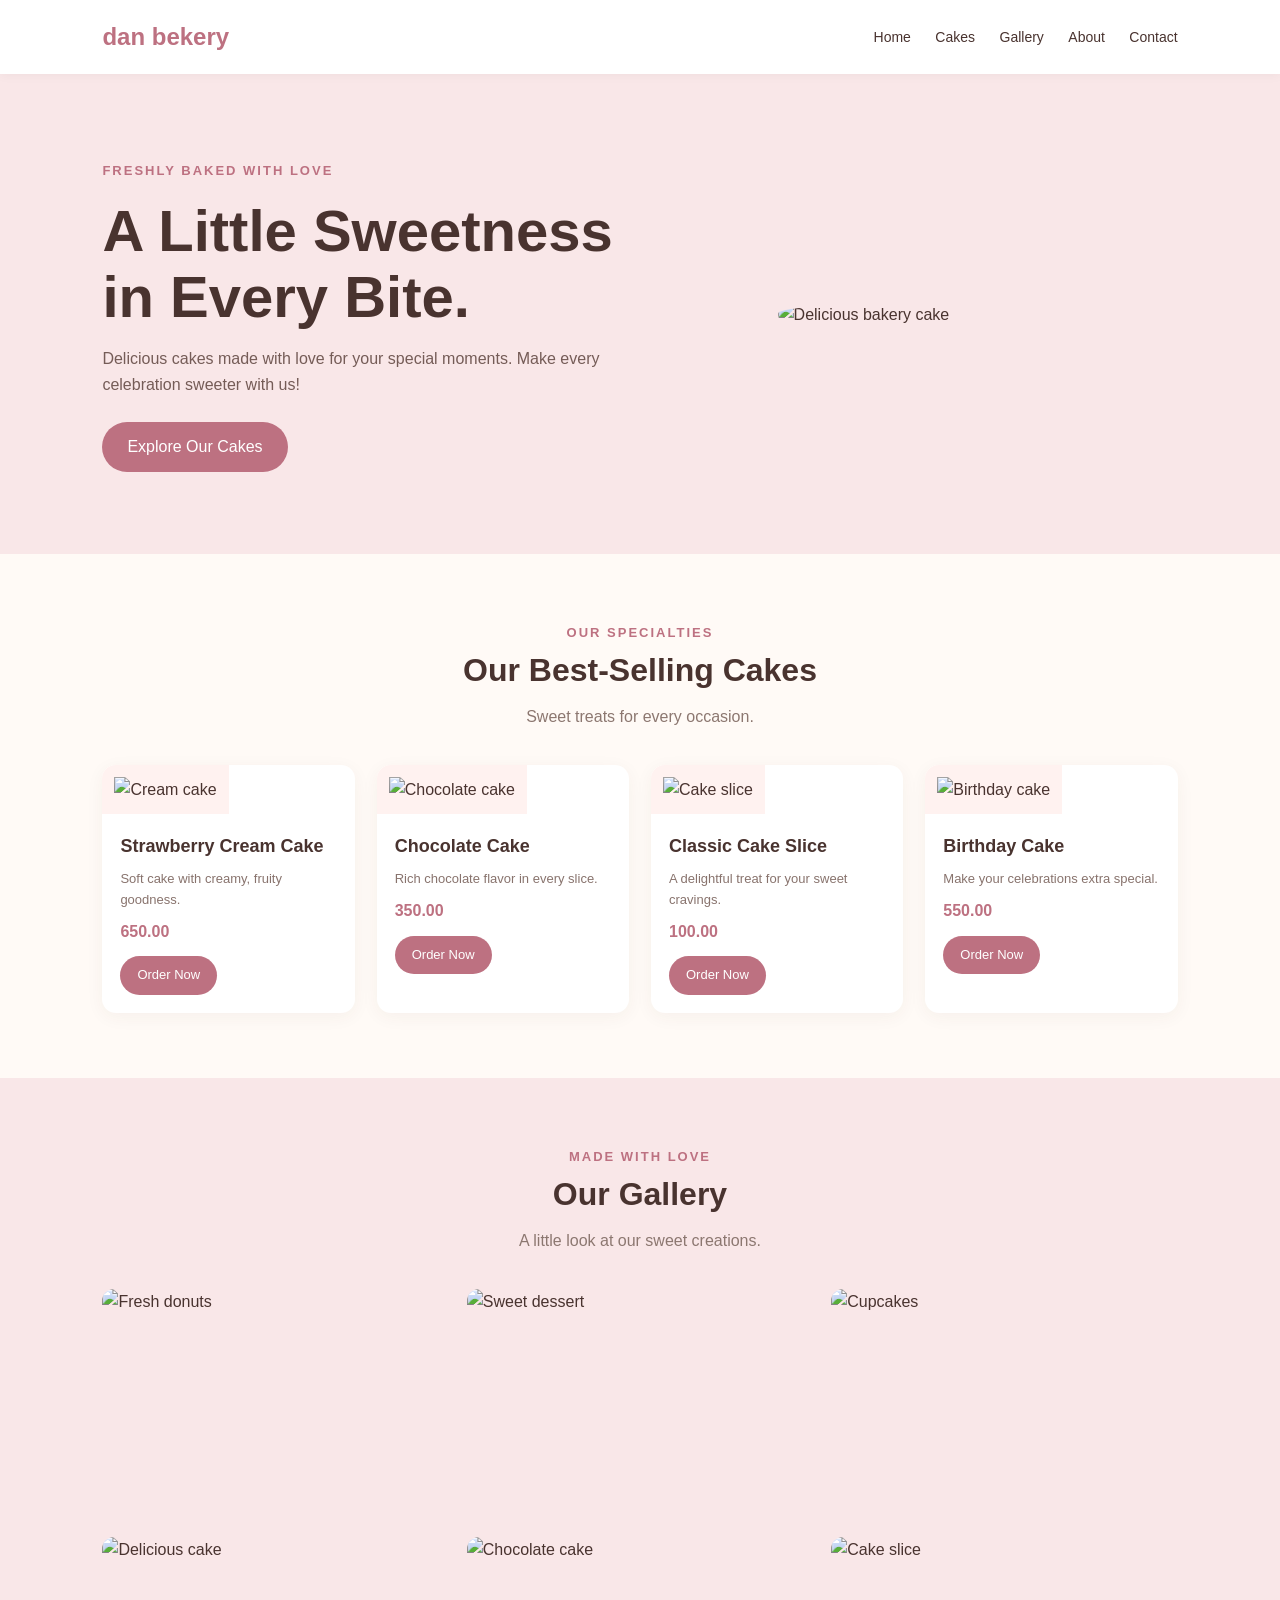
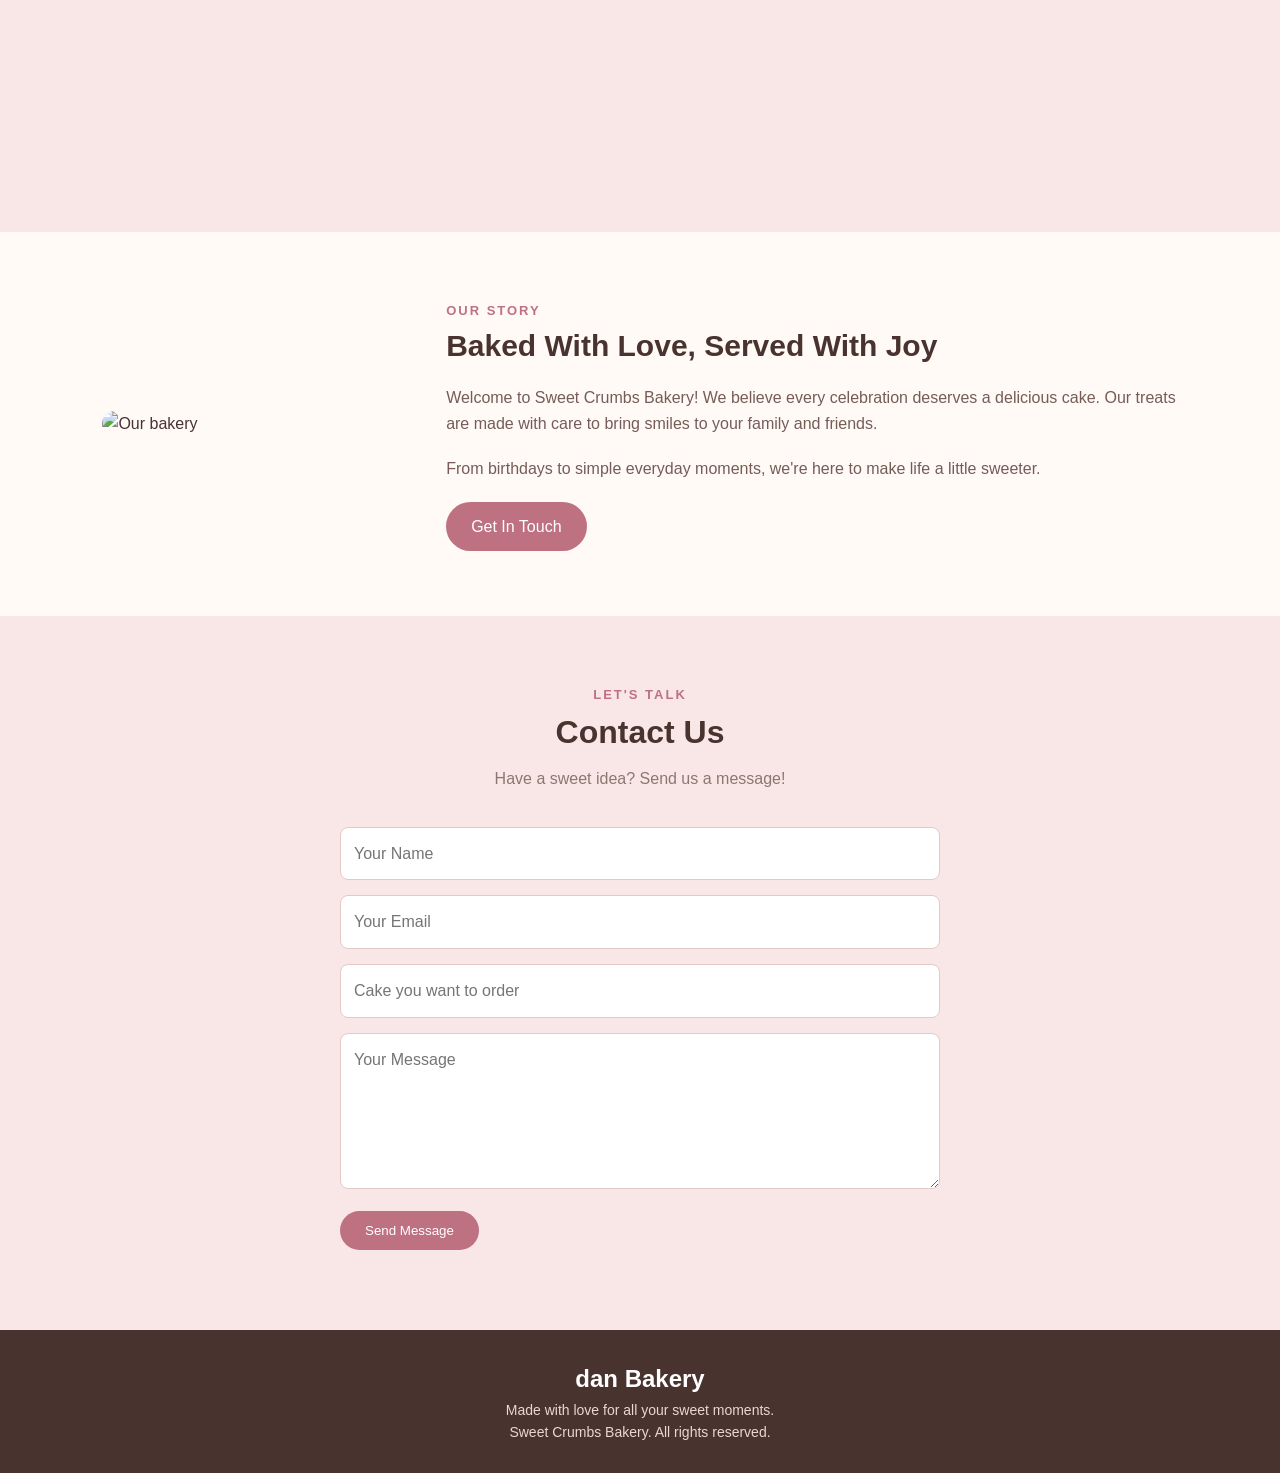
==== bekery nako.html @ 673be66c "Add files via upload" ====
<!DOCTYPE html>
<html lang="en">
<head>
    <meta charset="UTF-8">
    <meta name="viewport" content="width=device-width, initial-scale=1.0">
    <title>dan Bakery</title>

    <style>
        * {
            margin: 0;
            padding: 0;
            box-sizing: border-box;
            scroll-behavior: smooth;
        }

        body {
            font-family: Arial, sans-serif;
            background: #fffaf6;
            color: #49332f;
            line-height: 1.6;
        }

        header {
            background: #fff;
            padding: 18px 8%;
            display: flex;
            justify-content: space-between;
            align-items: center;
            position: sticky;
            top: 0;
            z-index: 100;
            box-shadow: 0 2px 10px #0000000a;
        }

        .logo {
            color: #bd7181;
            font-size: 24px;
            font-weight: bold;
        }

        nav a {
            color: #49332f;
            text-decoration: none;
            margin-left: 20px;
            font-size: 14px;
        }

        nav a:hover {
            color: #bd7181;
        }

        .hero {
            min-height: 480px;
            padding: 70px 8%;
            display: flex;
            align-items: center;
            justify-content: space-between;
            gap: 30px;
            background: #f9e7e8;
        }

        .hero-content {
            max-width: 520px;
        }

        .hero h1 {
            font-size: clamp(36px, 5vw, 58px);
            line-height: 1.15;
            margin: 15px 0;
        }

        .hero p {
            margin-bottom: 25px;
            color: #755c57;
        }

        .hero img {
            width: 42%;
            max-width: 400px;
            border-radius: 50% 50% 15px 15px;
            object-fit: cover;
        }

        .tag {
            color: #bd7181;
            font-weight: bold;
            letter-spacing: 2px;
            font-size: 13px;
        }

        .btn {
            display: inline-block;
            background: #bd7181;
            color: white;
            text-decoration: none;
            padding: 12px 25px;
            border-radius: 25px;
            border: none;
            cursor: pointer;
        }

        .btn:hover {
            background: #965565;
            color: white;
        }

        section {
            padding: 65px 8%;
            scroll-margin-top: 75px;
        }

        .section-title {
            text-align: center;
            margin-bottom: 35px;
        }

        .section-title h2 {
            font-size: 32px;
            margin-bottom: 8px;
        }

        .section-title p {
            color: #8c7770;
        }

        .products {
            display: grid;
            grid-template-columns: repeat(4, 1fr);
            gap: 22px;
        }

        .product {
            background: white;
            border-radius: 14px;
            overflow: hidden;
            box-shadow: 0 4px 18px #55352a0d;
            transition: transform .2s;
        }

        .product:hover {
            transform: translateY(-5px);
        }

        .product img {
            width: 100%;
            height: 210px;
            object-fit: contain;
            padding: 12px;
            background: #fff2f0;
        }

        .product-info {
            padding: 18px;
        }

        .product-info h3 {
            font-size: 18px;
        }

        .product-info p {
            font-size: 13px;
            color: #88736d;
            margin: 8px 0;
        }

        .price {
            color: #bd7181;
            font-weight: bold;
            margin-bottom: 12px;
        }

        .product .btn {
            padding: 9px 17px;
            font-size: 13px;
        }

        .gallery {
            background: #f9e7e8;
        }

        .gallery-grid {
            display: grid;
            grid-template-columns: repeat(3, 1fr);
            gap: 18px;
        }

        .gallery-grid img {
            width: 100%;
            height: 230px;
            object-fit: cover;
            border-radius: 12px;
        }

        .about-content {
            display: flex;
            align-items: center;
            gap: 40px;
        }

        .about-content img {
            width: 45%;
            border-radius: 15px;
        }

        .about-content h2 {
            font-size: 30px;
            margin-bottom: 15px;
        }

        .about-content p {
            color: #755c57;
            margin-bottom: 20px;
        }

        .contact {
            background: #f9e7e8;
        }

        .contact form {
            max-width: 600px;
            margin: auto;
        }

        .contact input,
        .contact textarea {
            width: 100%;
            padding: 13px;
            margin-bottom: 15px;
            border: 1px solid #e4c9c8;
            border-radius: 8px;
            font: inherit;
            background: white;
        }

        .contact textarea {
            resize: vertical;
        }

        footer {
            text-align: center;
            background: #49332f;
            color: white;
            padding: 30px 15px;
        }

        footer p {
            color: #ead6d2;
            font-size: 14px;
        }

        @media (max-width: 900px) {
            .products {
                grid-template-columns: repeat(2, 1fr);
            }

            header {
                padding: 18px 5%;
            }

            nav a {
                margin-left: 10px;
            }
        }

        @media (max-width: 600px) {
            header {
                flex-direction: column;
                gap: 10px;
            }

            nav {
                display: flex;
                justify-content: center;
                flex-wrap: wrap;
                gap: 12px;
            }

            nav a {
                margin: 0;
                font-size: 13px;
            }

            .hero {
                flex-direction: column;
                text-align: center;
                padding: 50px 6%;
            }

            .hero img {
                width: 85%;
            }

            section {
                padding: 45px 6%;
            }

            .products {
                grid-template-columns: 1fr;
            }

            .product img {
                height: 250px;
            }

            .gallery-grid {
                grid-template-columns: 1fr;
            }

            .gallery-grid img {
                height: 250px;
            }

            .about-content {
                flex-direction: column;
            }

            .about-content img {
                width: 100%;
            }

            .section-title h2 {
                font-size: 27px;
            }
        }
    </style>
</head>

<body>

    <header>
        <div class="logo">dan bekery</div>

        <nav>
            <a href="#home">Home</a>
            <a href="#products">Cakes</a>
            <a href="#gallery">Gallery</a>
            <a href="#about">About</a>
            <a href="#contact">Contact</a>
        </nav>
    </header>

    <section class="hero" id="home">
        <div class="hero-content">
            <span class="tag">FRESHLY BAKED WITH LOVE</span>
            <h1>A Little Sweetness in Every Bite.</h1>
            <p>
                Delicious cakes made with love for your special
                moments. Make every celebration sweeter with us!
            </p>
            <a href="#products" class="btn">Explore Our Cakes</a>
        </div>

        <img src="image/background.png" alt="Delicious bakery cake">
    </section>

    <section id="products">
        <div class="section-title">
            <span class="tag">OUR SPECIALTIES</span>
            <h2>Our Best-Selling Cakes</h2>
            <p>Sweet treats for every occasion.</p>
        </div>

        <div class="products">

            <div class="product">
                <img src="image/c1.png" alt="Cream cake">
                <div class="product-info">
                    <h3>Strawberry Cream Cake</h3>
                    <p>Soft cake with creamy, fruity goodness.</p>
                    <div class="price">650.00</div>
                    <a href="#contact" class="btn">Order Now</a>
                </div>
            </div>

            <div class="product">
                <img src="image/c2.png" alt="Chocolate cake">
                <div class="product-info">
                    <h3>Chocolate Cake</h3>
                    <p>Rich chocolate flavor in every slice.</p>
                    <div class="price">350.00</div>
                    <a href="#contact" class="btn">Order Now</a>
                </div>
            </div>

            <div class="product">
                <img src="image/c3.png" alt="Cake slice">
                <div class="product-info">
                    <h3>Classic Cake Slice</h3>
                    <p>A delightful treat for your sweet cravings.</p>
                    <div class="price">100.00</div>
                    <a href="#contact" class="btn">Order Now</a>
                </div>
            </div>

            <div class="product">
                <img src="image/c9.png" alt="Birthday cake">
                <div class="product-info">
                    <h3>Birthday Cake</h3>
                    <p>Make your celebrations extra special.</p>
                    <div class="price">550.00</div>
                    <a href="#contact" class="btn">Order Now</a>
                </div>
            </div>

        </div>
    </section>

    <section class="gallery" id="gallery">
        <div class="section-title">
            <span class="tag">MADE WITH LOVE</span>
            <h2>Our Gallery</h2>
            <p>A little look at our sweet creations.</p>
        </div>

        <div class="gallery-grid">
            <img src="image/o1.png" alt="Fresh donuts">
            <img src="image/o2.png" alt="Sweet dessert">
            <img src="image/o3.png" alt="Cupcakes">
            <img src="image/o4.png" alt="Delicious cake">
            <img src="image/o5.png" alt="Chocolate cake">
            <img src="image/o6.png" alt="Cake slice">
        </div>
    </section>

    <section id="about">
        <div class="about-content">
            <img src="image/about.png" alt="Our bakery">

            <div>
                <span class="tag">OUR STORY</span>
                <h2>Baked With Love, Served With Joy</h2>
                <p>
                    Welcome to Sweet Crumbs Bakery! We believe
                    every celebration deserves a delicious cake.
                    Our treats are made with care to bring smiles
                    to your family and friends.
                </p>
                <p>
                    From birthdays to simple everyday moments,
                    we're here to make life a little sweeter.
                </p>
                <a href="#contact" class="btn">Get In Touch</a>
            </div>
        </div>
    </section>

    <section class="contact" id="contact">
        <div class="section-title">
            <span class="tag">LET'S TALK</span>
            <h2>Contact Us</h2>
            <p>Have a sweet idea? Send us a message!</p>
        </div>

        <form id="contactForm">
            <input type="text" placeholder="Your Name" required>
            <input type="email" placeholder="Your Email" required>
            <input type="text" placeholder="Cake you want to order">
            <textarea rows="5" placeholder="Your Message"
                      required></textarea>
            <button type="submit" class="btn">Send Message</button>
        </form>
        <p id="formMessage" style="text-align:center; margin-top:15px;"></p>
    </section>

    <footer>
        <h2>dan Bakery</h2>
        <p>Made with love for all your sweet moments.</p>
        <p>Sweet Crumbs Bakery. All rights reserved.</p>
    </footer>

    <script>
        document.getElementById("contactForm")
            .addEventListener("submit", function(event) {
                event.preventDefault();

                document.getElementById("formMessage").textContent =
                    "Thank you! The demo form has been submitted.";

                this.reset();
            });
    </script>

</body>
</html>
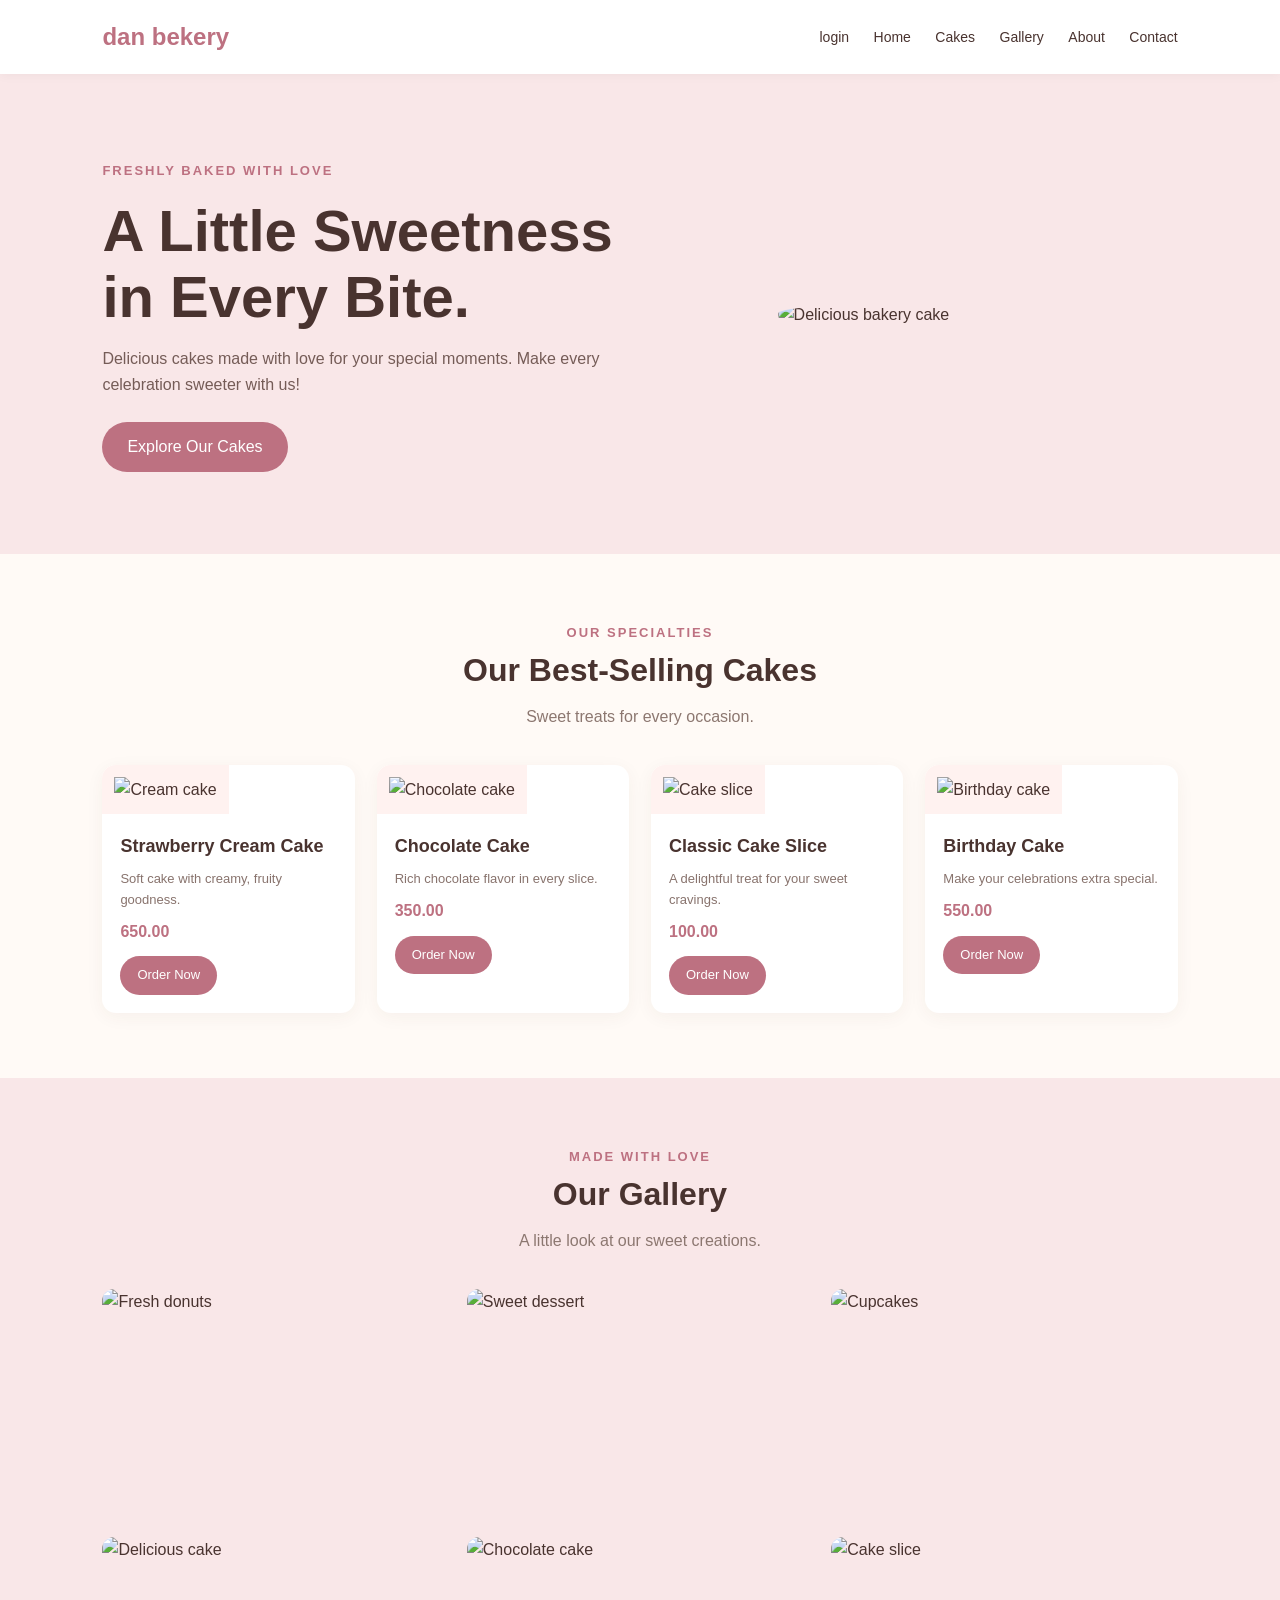
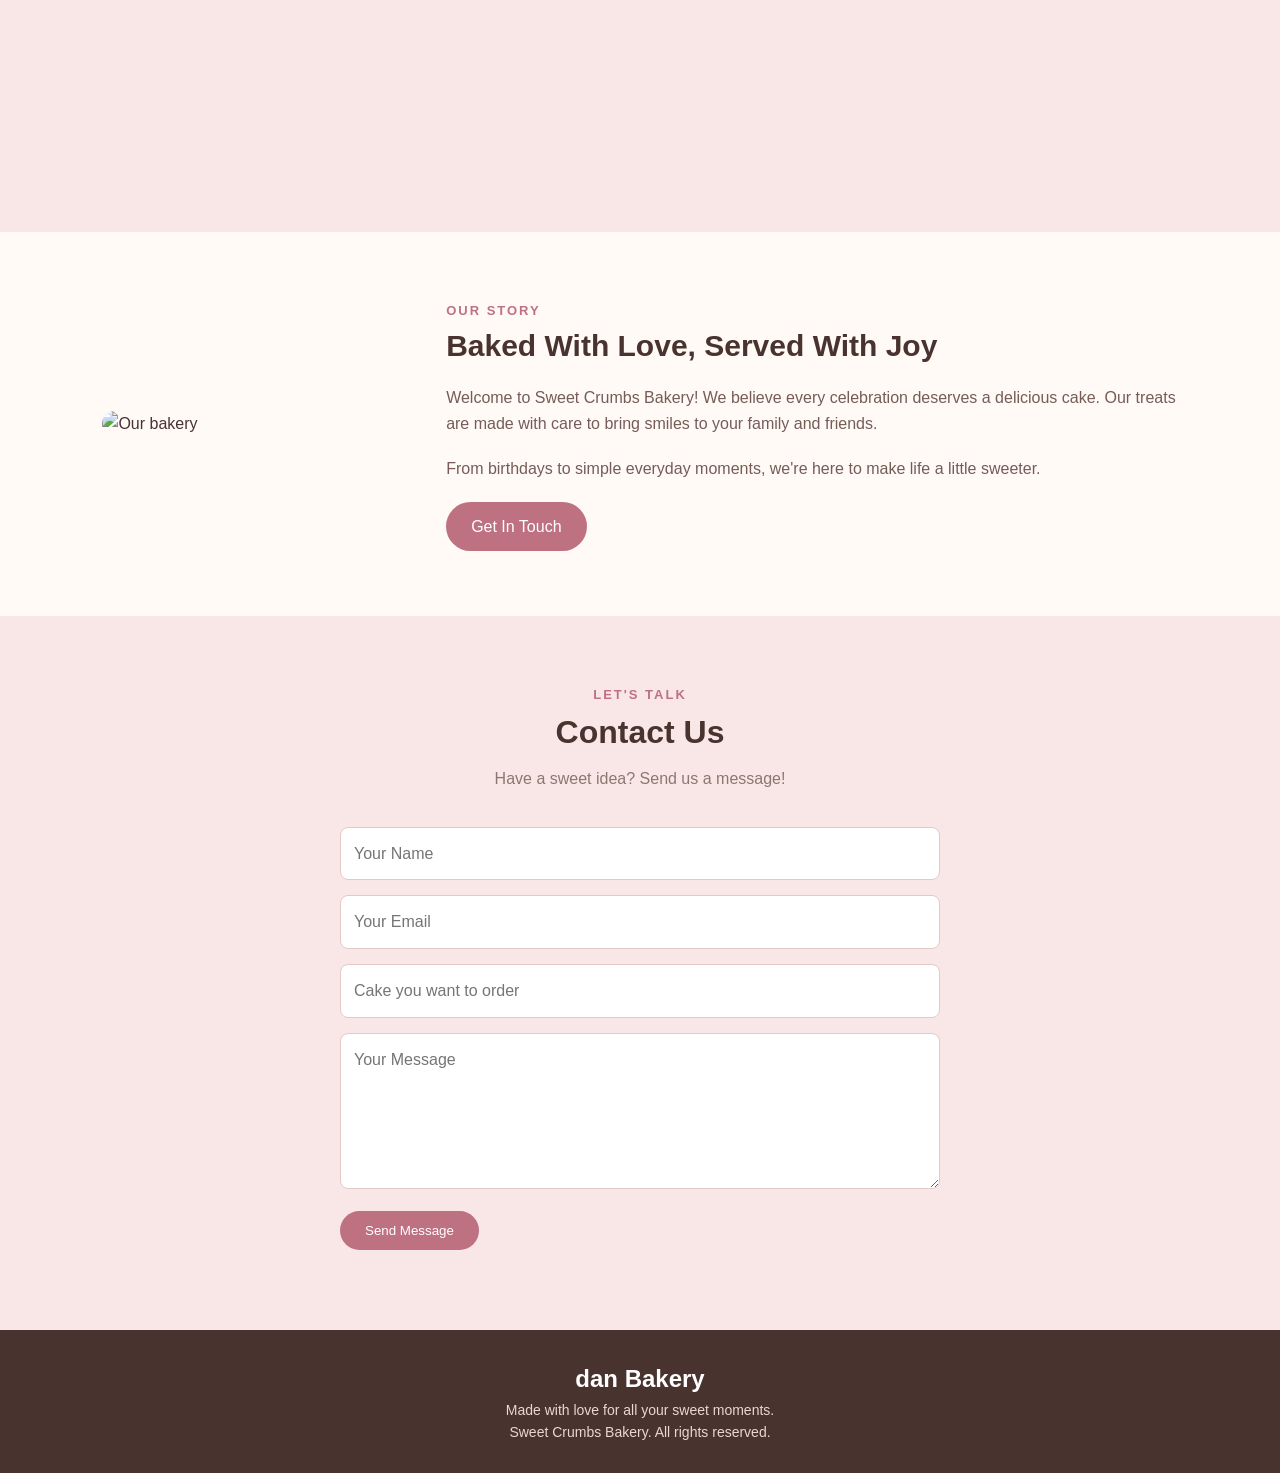
==== commit 97e6367d: "Add files via upload" ====
--- a/bekery nako.html
+++ b/bekery nako.html
@@ -332,9 +332,10 @@
         <div class="logo">dan bekery</div>
 
         <nav>
+		    <a href="#login">login</a>
             <a href="#home">Home</a>
             <a href="#products">Cakes</a>
-            <a href="#gallery">Gallery</a>
+            <a href="#free-wiewing">Gallery</a>
             <a href="#about">About</a>
             <a href="#contact">Contact</a>
         </nav>
